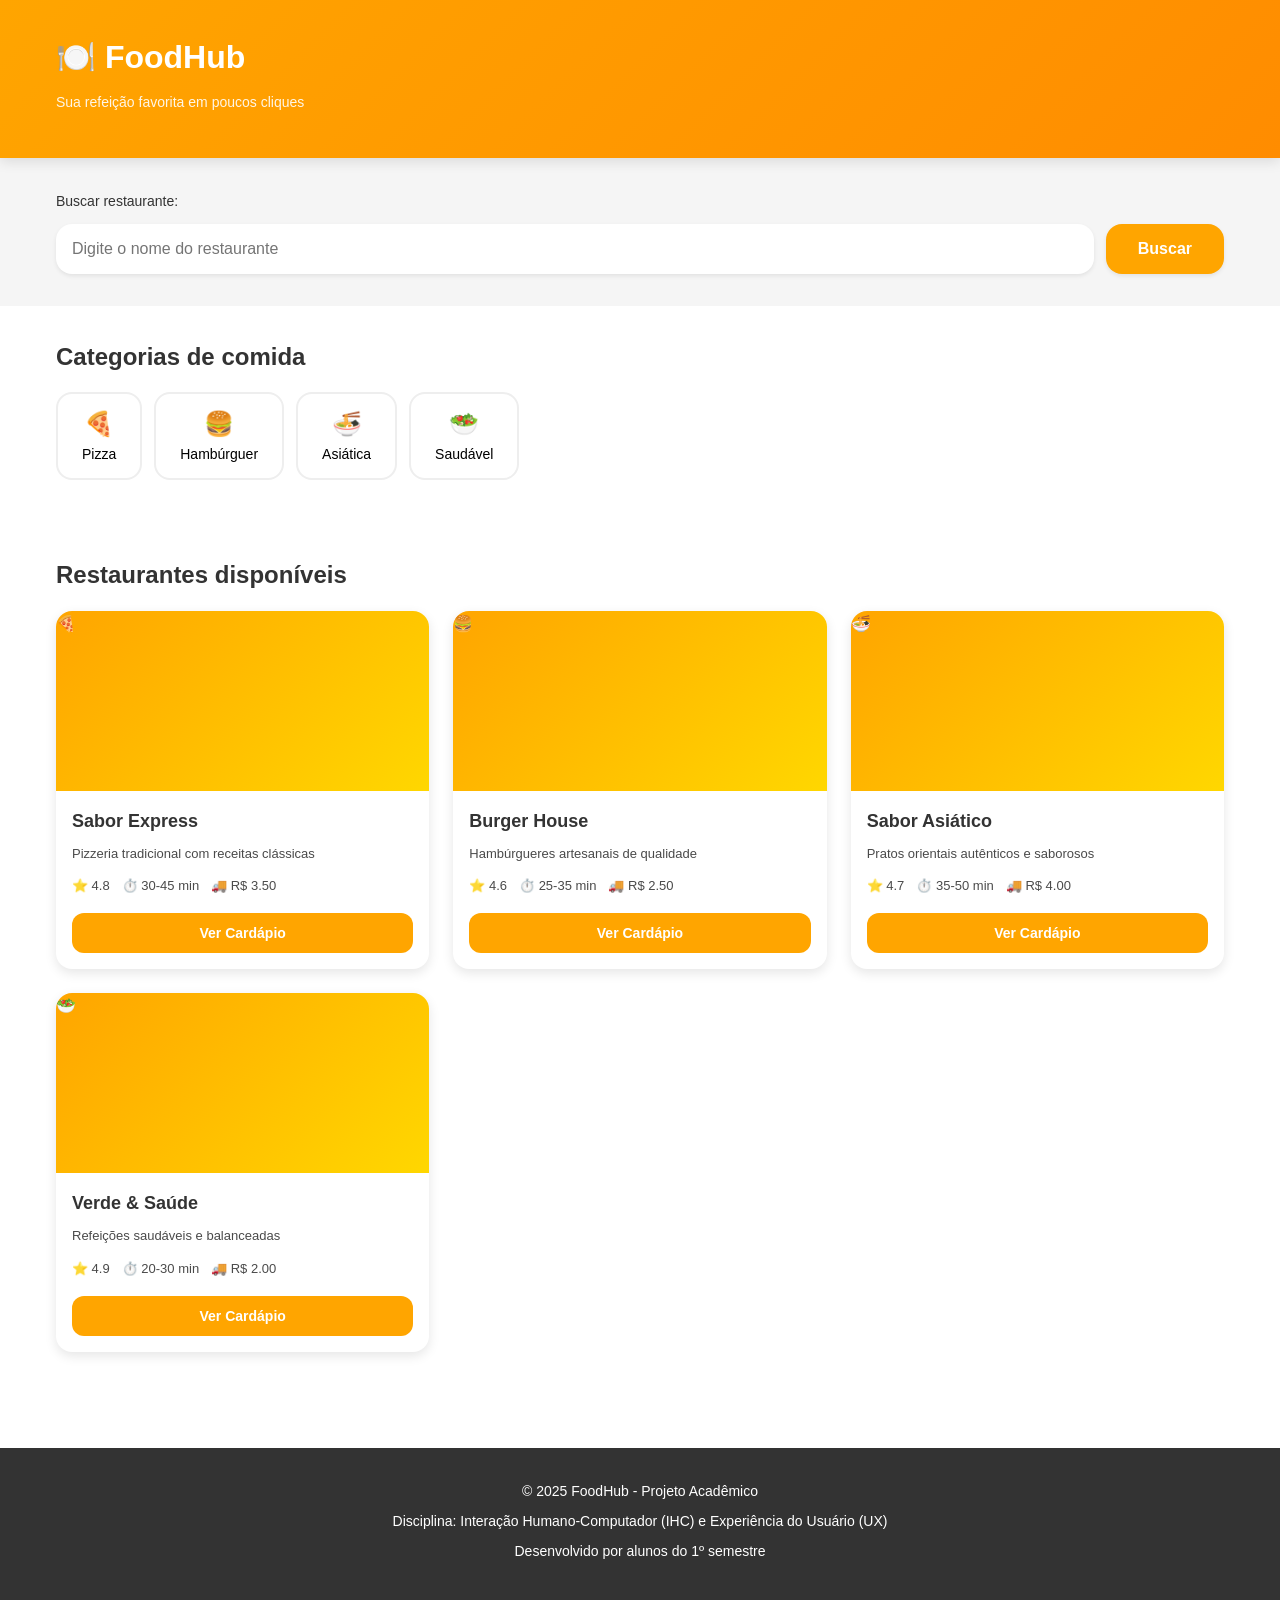
==== index.html @ d6cf46c2 "Initial commit: FoodHub application" ====
<!DOCTYPE html>
<html lang="pt-BR">
<head>
    <meta charset="UTF-8">
    <meta name="viewport" content="width=device-width, initial-scale=1.0">
    <meta name="description" content="FoodHub - Aplicativo de delivery de comida. Projeto acadêmico de Interação Humano-Computador.">
    <title>FoodHub - Delivery de Comida</title>
    <link rel="stylesheet" href="style.css">
</head>
<body>
    <!-- Skip to main content (acessibilidade) -->
    <a href="#main-content" class="skip-link">Pular para conteúdo principal</a>

    <!-- ==================== CABEÇALHO ==================== -->
    <header class="header" role="banner">
        <div class="container">
            <h1>🍽️ FoodHub</h1>
            <p class="tagline">Sua refeição favorita em poucos cliques</p>
        </div>
    </header>

    <!-- ==================== BUSCA ==================== -->
    <section class="search-section" aria-label="Buscar restaurantes">
        <div class="container">
            <label for="busca-restaurante" class="search-label">
                Buscar restaurante:
            </label>
            <div class="search-wrapper">
                <input
                    type="text"
                    id="busca-restaurante"
                    class="search-input"
                    placeholder="Digite o nome do restaurante"
                    aria-label="Campo de busca para restaurantes"
                    onkeypress="if(event.key === 'Enter') buscarRestaurante()"
                >
                <button
                    class="search-button"
                    onclick="buscarRestaurante()"
                    aria-label="Executar busca"
                >
                    Buscar
                </button>
            </div>
        </div>
    </section>

    <!-- ==================== CATEGORIAS ==================== -->
    <section class="categories-section" aria-label="Categorias de comida">
        <div class="container">
            <h2>Categorias de comida</h2>
            <div class="categories-grid" role="tablist" aria-label="Filtrar por categoria">
                <button
                    class="category-btn"
                    onclick="filtrarPorCategoria('pizza')"
                    role="tab"
                    aria-label="Filtrar restaurantes de pizza"
                >
                    <span class="category-emoji">🍕</span>
                    <span class="category-name">Pizza</span>
                </button>
                <button
                    class="category-btn"
                    onclick="filtrarPorCategoria('burger')"
                    role="tab"
                    aria-label="Filtrar restaurantes de hambúrguer"
                >
                    <span class="category-emoji">🍔</span>
                    <span class="category-name">Hambúrguer</span>
                </button>
                <button
                    class="category-btn"
                    onclick="filtrarPorCategoria('asiatica')"
                    role="tab"
                    aria-label="Filtrar restaurantes asiáticos"
                >
                    <span class="category-emoji">🍜</span>
                    <span class="category-name">Asiática</span>
                </button>
                <button
                    class="category-btn"
                    onclick="filtrarPorCategoria('saudavel')"
                    role="tab"
                    aria-label="Filtrar restaurantes saudáveis"
                >
                    <span class="category-emoji">🥗</span>
                    <span class="category-name">Saudável</span>
                </button>
            </div>
        </div>
    </section>

    <!-- ==================== RESTAURANTES ==================== -->
    <main id="main-content" class="main-content">
        <section class="restaurants-section">
            <div class="container">
                <h2>Restaurantes disponíveis</h2>
                <div
                    id="lista-restaurantes"
                    class="restaurants-grid"
                    role="region"
                    aria-label="Lista de restaurantes"
                >
                    <!-- Restaurantes serão carregados por JavaScript -->
                </div>
            </div>
        </section>
    </main>

    <!-- ==================== RODAPÉ ==================== -->
    <footer class="footer" role="contentinfo">
        <div class="container">
            <p>&copy; 2025 FoodHub - Projeto Acadêmico</p>
            <p>Disciplina: Interação Humano-Computador (IHC) e Experiência do Usuário (UX)</p>
            <p>Desenvolvido por alunos do 1º semestre</p>
        </div>
    </footer>

    <script src="script.js"></script>
</body>
</html>
---- style.css ----
/* ============================================
   PROJETO: FoodHub - Delivery de Comida
   DISCIPLINA: Interação Humano-Computador (IHC)
   CONCEITOS: Usabilidade, UX, Acessibilidade
   ============================================ */

/* ========== VARIÁVEIS DE CORES (Paleta 99Food) ========== */
:root {
    /* Cores Primárias */
    --color-primary: #FFA500;        /* Laranja */
    --color-primary-dark: #FF8C00;   /* Laranja escuro */
    --color-secondary: #FFD700;      /* Amarelo */

    /* Cores Neutras */
    --color-white: #FFFFFF;
    --color-light-gray: #F5F5F5;
    --color-medium-gray: #EEEEEE;
    --color-dark-gray: #333333;
    --color-text: #4A4A4A;

    /* Cores Funcionais */
    --color-success: #4CAF50;
    --color-error: #E53935;

    /* Espaçamentos */
    --spacing-xs: 4px;
    --spacing-sm: 8px;
    --spacing-md: 12px;
    --spacing-lg: 16px;
    --spacing-xl: 24px;
    --spacing-2xl: 32px;

    /* Border Radius */
    --radius-sm: 8px;
    --radius-md: 12px;
    --radius-lg: 16px;

    /* Sombras */
    --shadow-sm: 0 2px 4px rgba(0, 0, 0, 0.08);
    --shadow-md: 0 4px 12px rgba(0, 0, 0, 0.1);
    --shadow-lg: 0 8px 24px rgba(0, 0, 0, 0.12);
}

/* ========== RESET E ESTILOS GLOBAIS ========== */
* {
    margin: 0;
    padding: 0;
    box-sizing: border-box;
}

html {
    scroll-behavior: smooth;
}

body {
    font-family: 'Segoe UI', Tahoma, Geneva, Verdana, sans-serif;
    background-color: var(--color-white);
    color: var(--color-text);
    line-height: 1.6;
}

/* ========== TIPOGRAFIA ========== */
h1, h2, h3, h4, h5, h6 {
    font-weight: 600;
    color: var(--color-dark-gray);
}

h1 {
    font-size: 28px;
}

h2 {
    font-size: 24px;
    margin-bottom: var(--spacing-lg);
}

h3 {
    font-size: 20px;
    margin-bottom: var(--spacing-md);
}

p {
    margin-bottom: var(--spacing-md);
}

a {
    color: var(--color-primary);
    text-decoration: none;
    transition: color 0.3s ease;
}

a:hover {
    color: var(--color-primary-dark);
}

/* ========== CONTAINER ========== */
.container {
    width: 100%;
    max-width: 1200px;
    margin: 0 auto;
    padding: 0 var(--spacing-lg);
}

/* ========== HEADER ========== */
.header {
    background: linear-gradient(135deg, var(--color-primary) 0%, var(--color-primary-dark) 100%);
    color: var(--color-white);
    padding: var(--spacing-2xl) 0;
    box-shadow: var(--shadow-md);
    position: sticky;
    top: 0;
    z-index: 100;
}

.header h1 {
    color: var(--color-white);
    font-size: 32px;
    margin-bottom: var(--spacing-sm);
}

.header p {
    color: rgba(255, 255, 255, 0.9);
    font-size: 14px;
}

.header-top {
    display: flex;
    align-items: center;
    gap: var(--spacing-lg);
}

.back-button {
    background: rgba(255, 255, 255, 0.2);
    color: var(--color-white);
    padding: var(--spacing-md) var(--spacing-lg);
    border-radius: var(--radius-md);
    font-size: 14px;
    font-weight: 500;
    transition: background 0.3s ease;
}

.back-button:hover {
    background: rgba(255, 255, 255, 0.3);
    color: var(--color-white);
}

/* ========== SEARCH SECTION ========== */
.search-section {
    padding: var(--spacing-2xl) 0;
    background-color: var(--color-light-gray);
}

.search-label {
    display: block;
    font-weight: 500;
    margin-bottom: var(--spacing-md);
    color: var(--color-dark-gray);
    font-size: 14px;
}

.search-wrapper {
    display: flex;
    gap: var(--spacing-md);
}

.search-input {
    flex: 1;
    padding: var(--spacing-lg) var(--spacing-lg);
    border: none;
    border-radius: var(--radius-lg);
    background-color: var(--color-white);
    font-size: 16px;
    box-shadow: var(--shadow-sm);
    transition: box-shadow 0.3s ease;
}

.search-input:focus {
    outline: none;
    box-shadow: 0 0 0 3px rgba(255, 165, 0, 0.1);
}

.search-button {
    padding: var(--spacing-lg) var(--spacing-2xl);
    background: var(--color-primary);
    color: var(--color-white);
    border: none;
    border-radius: var(--radius-lg);
    font-weight: 600;
    font-size: 16px;
    cursor: pointer;
    transition: background 0.3s ease, transform 0.2s ease;
    box-shadow: var(--shadow-sm);
}

.search-button:hover {
    background: var(--color-primary-dark);
    transform: translateY(-2px);
    box-shadow: var(--shadow-md);
}

.search-button:active {
    transform: translateY(0);
}

/* ========== CATEGORIES SECTION ========== */
.categories-section {
    padding: var(--spacing-2xl) 0;
}

.categories-grid {
    display: flex;
    gap: var(--spacing-md);
    overflow-x: auto;
    padding-bottom: var(--spacing-md);
    scroll-behavior: smooth;
}

.categories-grid::-webkit-scrollbar {
    height: 4px;
}

.categories-grid::-webkit-scrollbar-track {
    background: var(--color-light-gray);
    border-radius: var(--radius-sm);
}

.categories-grid::-webkit-scrollbar-thumb {
    background: var(--color-primary);
    border-radius: var(--radius-sm);
}

.category-btn {
    display: flex;
    flex-direction: column;
    align-items: center;
    gap: var(--spacing-sm);
    padding: var(--spacing-lg) var(--spacing-xl);
    background: var(--color-white);
    border: 2px solid var(--color-medium-gray);
    border-radius: var(--radius-lg);
    cursor: pointer;
    transition: all 0.3s ease;
    white-space: nowrap;
    font-size: 14px;
    font-weight: 500;
}

.category-btn:hover {
    border-color: var(--color-primary);
    background: rgba(255, 165, 0, 0.05);
    transform: translateY(-2px);
}

.category-btn.active {
    background: var(--color-primary);
    color: var(--color-white);
    border-color: var(--color-primary);
}

.category-emoji {
    font-size: 24px;
}

/* ========== CARDS GRID ========== */
.restaurants-grid,
.products-grid {
    display: grid;
    grid-template-columns: repeat(auto-fill, minmax(280px, 1fr));
    gap: var(--spacing-xl);
    margin-bottom: var(--spacing-2xl);
}

@media (max-width: 768px) {
    .restaurants-grid,
    .products-grid {
        grid-template-columns: repeat(auto-fill, minmax(200px, 1fr));
        gap: var(--spacing-lg);
    }
}

/* ========== RESTAURANT CARD ========== */
.restaurant-card {
    background: var(--color-white);
    border-radius: var(--radius-lg);
    overflow: hidden;
    box-shadow: var(--shadow-md);
    transition: transform 0.3s ease, box-shadow 0.3s ease;
    cursor: pointer;
    display: flex;
    flex-direction: column;
}

.restaurant-card:hover {
    transform: translateY(-4px);
    box-shadow: var(--shadow-lg);
}

.restaurant-image {
    width: 100%;
    height: 180px;
    object-fit: cover;
    background: linear-gradient(135deg, var(--color-primary), var(--color-secondary));
}

.restaurant-content {
    padding: var(--spacing-lg);
    flex: 1;
    display: flex;
    flex-direction: column;
}

.restaurant-name {
    font-size: 18px;
    font-weight: 600;
    margin-bottom: var(--spacing-sm);
    color: var(--color-dark-gray);
}

.restaurant-category {
    font-size: 13px;
    color: var(--color-text);
    margin-bottom: var(--spacing-md);
}

.restaurant-stats {
    display: flex;
    gap: var(--spacing-md);
    margin-bottom: var(--spacing-lg);
    font-size: 13px;
    color: var(--color-text);
    flex-wrap: wrap;
}

.stat {
    display: flex;
    align-items: center;
    gap: 4px;
}

.restaurant-button {
    padding: var(--spacing-md) var(--spacing-lg);
    background: var(--color-primary);
    color: var(--color-white);
    border: none;
    border-radius: var(--radius-md);
    font-weight: 600;
    cursor: pointer;
    transition: background 0.3s ease;
    font-size: 14px;
    margin-top: auto;
}

.restaurant-button:hover {
    background: var(--color-primary-dark);
}

/* ========== PRODUCT CARD ========== */
.product-card {
    background: var(--color-white);
    border: 1px solid var(--color-medium-gray);
    border-radius: var(--radius-lg);
    padding: var(--spacing-lg);
    transition: box-shadow 0.3s ease, transform 0.3s ease;
    display: flex;
    flex-direction: column;
}

.product-card:hover {
    box-shadow: var(--shadow-md);
    transform: translateY(-2px);
}

.product-image {
    width: 100%;
    height: 160px;
    background: linear-gradient(135deg, var(--color-primary), var(--color-secondary));
    border-radius: var(--radius-md);
    margin-bottom: var(--spacing-md);
    object-fit: cover;
}

.product-name {
    font-size: 16px;
    font-weight: 600;
    margin-bottom: var(--spacing-sm);
    color: var(--color-dark-gray);
}

.product-description {
    font-size: 13px;
    color: var(--color-text);
    margin-bottom: var(--spacing-md);
    line-height: 1.4;
}

.product-price {
    font-size: 18px;
    font-weight: 700;
    color: var(--color-primary);
    margin-bottom: var(--spacing-lg);
}

.product-button {
    padding: var(--spacing-md) var(--spacing-lg);
    background: var(--color-primary);
    color: var(--color-white);
    border: none;
    border-radius: var(--radius-md);
    font-weight: 600;
    cursor: pointer;
    transition: background 0.3s ease, transform 0.2s ease;
    font-size: 14px;
}

.product-button:hover {
    background: var(--color-primary-dark);
    transform: translateY(-2px);
}

.product-button:active {
    transform: translateY(0);
}

/* ========== MENU LAYOUT ========== */
.menu-layout {
    display: grid;
    grid-template-columns: 1fr 350px;
    gap: var(--spacing-2xl);
    align-items: start;
}

@media (max-width: 1024px) {
    .menu-layout {
        grid-template-columns: 1fr;
    }
}

/* ========== PRODUCTS SECTION ========== */
.products-section {
    padding-bottom: var(--spacing-2xl);
}

/* ========== CART SIDEBAR ========== */
.cart-sidebar {
    position: sticky;
    top: 120px;
}

.cart-container {
    background: var(--color-light-gray);
    border-radius: var(--radius-lg);
    padding: var(--spacing-lg);
    box-shadow: var(--shadow-md);
}

.cart-container h3 {
    margin-bottom: var(--spacing-lg);
    color: var(--color-dark-gray);
}

.cart-items {
    margin-bottom: var(--spacing-lg);
    max-height: 300px;
    overflow-y: auto;
}

.empty-cart {
    text-align: center;
    color: var(--color-text);
    padding: var(--spacing-lg) 0;
    font-size: 14px;
}

.cart-item {
    background: var(--color-white);
    padding: var(--spacing-md);
    border-radius: var(--radius-md);
    margin-bottom: var(--spacing-md);
    display: flex;
    justify-content: space-between;
    align-items: center;
}

.cart-item-info {
    flex: 1;
}

.cart-item-name {
    font-weight: 500;
    font-size: 14px;
    color: var(--color-dark-gray);
}

.cart-item-price {
    font-size: 13px;
    color: var(--color-primary);
    font-weight: 600;
}

.cart-item-qty {
    display: flex;
    align-items: center;
    gap: var(--spacing-sm);
    margin-top: var(--spacing-sm);
}

.qty-btn {
    background: var(--color-medium-gray);
    border: none;
    border-radius: 4px;
    width: 24px;
    height: 24px;
    cursor: pointer;
    font-weight: 600;
    transition: background 0.2s ease;
}

.qty-btn:hover {
    background: var(--color-primary);
    color: var(--color-white);
}

.qty-display {
    width: 24px;
    text-align: center;
    font-weight: 600;
    font-size: 14px;
}

.remove-btn {
    background: rgba(229, 57, 53, 0.1);
    color: var(--color-error);
    border: none;
    padding: 4px 8px;
    border-radius: 4px;
    font-size: 12px;
    cursor: pointer;
    transition: background 0.2s ease;
}

.remove-btn:hover {
    background: rgba(229, 57, 53, 0.2);
}

/* ========== CART SUMMARY ========== */
.cart-summary {
    border-top: 1px solid var(--color-medium-gray);
    padding-top: var(--spacing-lg);
    margin-bottom: var(--spacing-lg);
}

.summary-row {
    display: flex;
    justify-content: space-between;
    font-size: 14px;
    margin-bottom: var(--spacing-md);
    color: var(--color-text);
}

.summary-row.total {
    font-weight: 700;
    font-size: 16px;
    color: var(--color-dark-gray);
    border-top: 1px solid var(--color-medium-gray);
    padding-top: var(--spacing-md);
}

/* ========== BUTTONS ========== */
.checkout-button,
.confirm-button {
    width: 100%;
    padding: var(--spacing-lg);
    background: var(--color-primary);
    color: var(--color-white);
    border: none;
    border-radius: var(--radius-md);
    font-weight: 600;
    font-size: 16px;
    cursor: pointer;
    transition: background 0.3s ease, transform 0.2s ease;
    margin-bottom: var(--spacing-md);
}

.checkout-button:hover,
.confirm-button:hover {
    background: var(--color-primary-dark);
    transform: translateY(-2px);
}

.checkout-button:disabled {
    background: var(--color-medium-gray);
    cursor: not-allowed;
    transform: none;
}

.clear-cart-button {
    width: 100%;
    padding: var(--spacing-md);
    background: transparent;
    color: var(--color-error);
    border: 1px solid var(--color-error);
    border-radius: var(--radius-md);
    font-weight: 500;
    font-size: 14px;
    cursor: pointer;
    transition: all 0.3s ease;
}

.clear-cart-button:hover {
    background: rgba(229, 57, 53, 0.1);
}

/* ========== RESTAURANT INFO ========== */
.restaurant-info {
    background: var(--color-light-gray);
    padding: var(--spacing-2xl) 0;
    border-bottom: 1px solid var(--color-medium-gray);
}

#restaurant-name {
    color: var(--color-dark-gray);
}

#restaurant-description {
    color: var(--color-text);
    font-size: 14px;
    margin-bottom: var(--spacing-md);
}

.restaurant-details {
    display: flex;
    gap: var(--spacing-xl);
    font-size: 14px;
    color: var(--color-text);
    flex-wrap: wrap;
}

.restaurant-details span {
    display: flex;
    align-items: center;
    gap: 4px;
}

/* ========== PAYMENT LAYOUT ========== */
.payment-layout {
    display: grid;
    grid-template-columns: 1fr 320px;
    gap: var(--spacing-2xl);
    padding: var(--spacing-2xl) 0;
}

@media (max-width: 768px) {
    .payment-layout {
        grid-template-columns: 1fr;
    }
}

/* ========== PAYMENT SECTION ========== */
.payment-section {
    background: var(--color-white);
}

.order-summary {
    background: var(--color-light-gray);
    padding: var(--spacing-lg);
    border-radius: var(--radius-lg);
    margin-bottom: var(--spacing-2xl);
}

.summary-header {
    margin-bottom: var(--spacing-lg);
    padding-bottom: var(--spacing-lg);
    border-bottom: 1px solid var(--color-medium-gray);
}

.summary-header h3 {
    margin-bottom: var(--spacing-sm);
}

.summary-header p {
    font-size: 14px;
    color: var(--color-text);
}

.order-items {
    margin-bottom: var(--spacing-lg);
}

.order-items h4 {
    margin-bottom: var(--spacing-md);
}

.order-items ul {
    list-style: none;
}

.order-items li {
    display: flex;
    justify-content: space-between;
    padding: var(--spacing-md) 0;
    border-bottom: 1px solid var(--color-medium-gray);
    font-size: 14px;
}

.order-items li:last-child {
    border-bottom: none;
}

.order-totals {
    padding-top: var(--spacing-lg);
    border-top: 1px solid var(--color-medium-gray);
}

.total-row {
    display: flex;
    justify-content: space-between;
    margin-bottom: var(--spacing-md);
    font-size: 14px;
}

.total-row.total {
    font-weight: 700;
    font-size: 16px;
    color: var(--color-primary);
    padding-top: var(--spacing-md);
    border-top: 1px solid var(--color-medium-gray);
}

/* ========== PAYMENT METHOD ========== */
.payment-method {
    margin-bottom: var(--spacing-2xl);
}

.payment-method h3 {
    margin-bottom: var(--spacing-lg);
}

.pix-container {
    background: var(--color-light-gray);
    padding: var(--spacing-xl);
    border-radius: var(--radius-lg);
    text-align: center;
}

.pix-title {
    font-weight: 600;
    font-size: 16px;
    margin-bottom: var(--spacing-md);
}

.pix-instruction {
    font-size: 14px;
    color: var(--color-text);
    margin-bottom: var(--spacing-lg);
}

.qr-code-container {
    background: var(--color-white);
    padding: var(--spacing-lg);
    border-radius: var(--radius-md);
    margin-bottom: var(--spacing-lg);
}

.qr-code {
    max-width: 200px;
    height: auto;
    margin: 0 auto;
}

.pix-info {
    background: var(--color-white);
    padding: var(--spacing-lg);
    border-radius: var(--radius-md);
    text-align: left;
}

.pix-info p {
    font-size: 13px;
    margin-bottom: var(--spacing-md);
}

.pix-info strong {
    color: var(--color-dark-gray);
    font-weight: 600;
}

/* ========== SECURITY INFO ========== */
.security-info {
    position: sticky;
    top: 120px;
}

.info-box {
    background: var(--color-light-gray);
    padding: var(--spacing-lg);
    border-radius: var(--radius-lg);
    margin-bottom: var(--spacing-lg);
}

.info-box h4 {
    margin-bottom: var(--spacing-md);
}

.info-box ul {
    list-style: none;
}

.info-box li {
    font-size: 13px;
    padding: 4px 0;
    color: var(--color-text);
}

.info-box li:before {
    content: "✓ ";
    color: var(--color-success);
    font-weight: bold;
    margin-right: 6px;
}

.info-box p {
    font-size: 13px;
    color: var(--color-text);
}

/* ========== MODAL ========== */
.modal {
    position: fixed;
    top: 0;
    left: 0;
    width: 100%;
    height: 100%;
    background: rgba(0, 0, 0, 0.5);
    display: flex;
    align-items: center;
    justify-content: center;
    z-index: 1000;
    animation: fadeIn 0.3s ease;
}

@keyframes fadeIn {
    from {
        opacity: 0;
    }
    to {
        opacity: 1;
    }
}

.modal-content {
    background: var(--color-white);
    padding: var(--spacing-2xl);
    border-radius: var(--radius-lg);
    text-align: center;
    max-width: 400px;
    box-shadow: var(--shadow-lg);
    animation: slideUp 0.3s ease;
}

@keyframes slideUp {
    from {
        transform: translateY(20px);
        opacity: 0;
    }
    to {
        transform: translateY(0);
        opacity: 1;
    }
}

.modal-content h2 {
    font-size: 24px;
    margin-bottom: var(--spacing-md);
}

.modal-content p {
    font-size: 16px;
    margin-bottom: var(--spacing-lg);
}

.confirmation-order-id {
    background: var(--color-light-gray);
    padding: var(--spacing-md);
    border-radius: var(--radius-md);
    margin-bottom: var(--spacing-lg);
}

.confirmation-actions {
    display: flex;
    gap: var(--spacing-md);
}

.primary-button {
    flex: 1;
    padding: var(--spacing-lg);
    background: var(--color-primary);
    color: var(--color-white);
    border: none;
    border-radius: var(--radius-md);
    font-weight: 600;
    cursor: pointer;
    transition: background 0.3s ease;
    font-size: 16px;
}

.primary-button:hover {
    background: var(--color-primary-dark);
}

/* ========== FOOTER ========== */
.footer {
    background: var(--color-dark-gray);
    color: var(--color-white);
    padding: var(--spacing-2xl) 0;
    text-align: center;
    margin-top: var(--spacing-2xl);
}

.footer p {
    font-size: 14px;
    margin-bottom: var(--spacing-sm);
}

/* ========== MAIN CONTENT ========== */
.main-content {
    padding: var(--spacing-2xl) 0;
    min-height: 60vh;
}

/* ========== RESPONSIVO ========== */
@media (max-width: 768px) {
    .container {
        padding: 0 var(--spacing-lg);
    }

    .header h1 {
        font-size: 24px;
    }

    .search-wrapper {
        flex-direction: column;
    }

    .categories-grid {
        gap: var(--spacing-sm);
    }

    .category-btn {
        padding: var(--spacing-md) var(--spacing-lg);
        font-size: 12px;
    }

    .category-emoji {
        font-size: 20px;
    }

    .menu-layout {
        grid-template-columns: 1fr;
    }

    .cart-sidebar {
        position: static;
    }

    .cart-container {
        display: flex;
        flex-direction: column;
    }

    .checkout-button {
        order: -1;
    }

    .security-info {
        position: static;
        display: grid;
        grid-template-columns: 1fr 1fr;
        gap: var(--spacing-lg);
    }

    .header-top {
        flex-direction: column;
        gap: var(--spacing-md);
    }

    .back-button {
        width: 100%;
        text-align: center;
    }
}

@media (max-width: 480px) {
    .restaurants-grid,
    .products-grid {
        grid-template-columns: 1fr;
    }

    .cart-container {
        display: block;
    }

    .security-info {
        grid-template-columns: 1fr;
    }

    .payment-layout {
        grid-template-columns: 1fr;
    }

    .search-button {
        width: 100%;
    }

    .modal-content {
        margin: var(--spacing-lg);
    }
}

/* ========== ACESSIBILIDADE ========== */
button:focus,
input:focus,
a:focus {
    outline: 2px solid var(--color-primary);
    outline-offset: 2px;
}

/* Contraste adequado */
body {
    background-color: var(--color-white);
    color: var(--color-dark-gray);
}

/* Skip to main content link (acessibilidade) */
.skip-link {
    position: absolute;
    top: -40px;
    left: 0;
    background: var(--color-primary);
    color: white;
    padding: 8px;
    z-index: 100;
}

.skip-link:focus {
    top: 0;
}
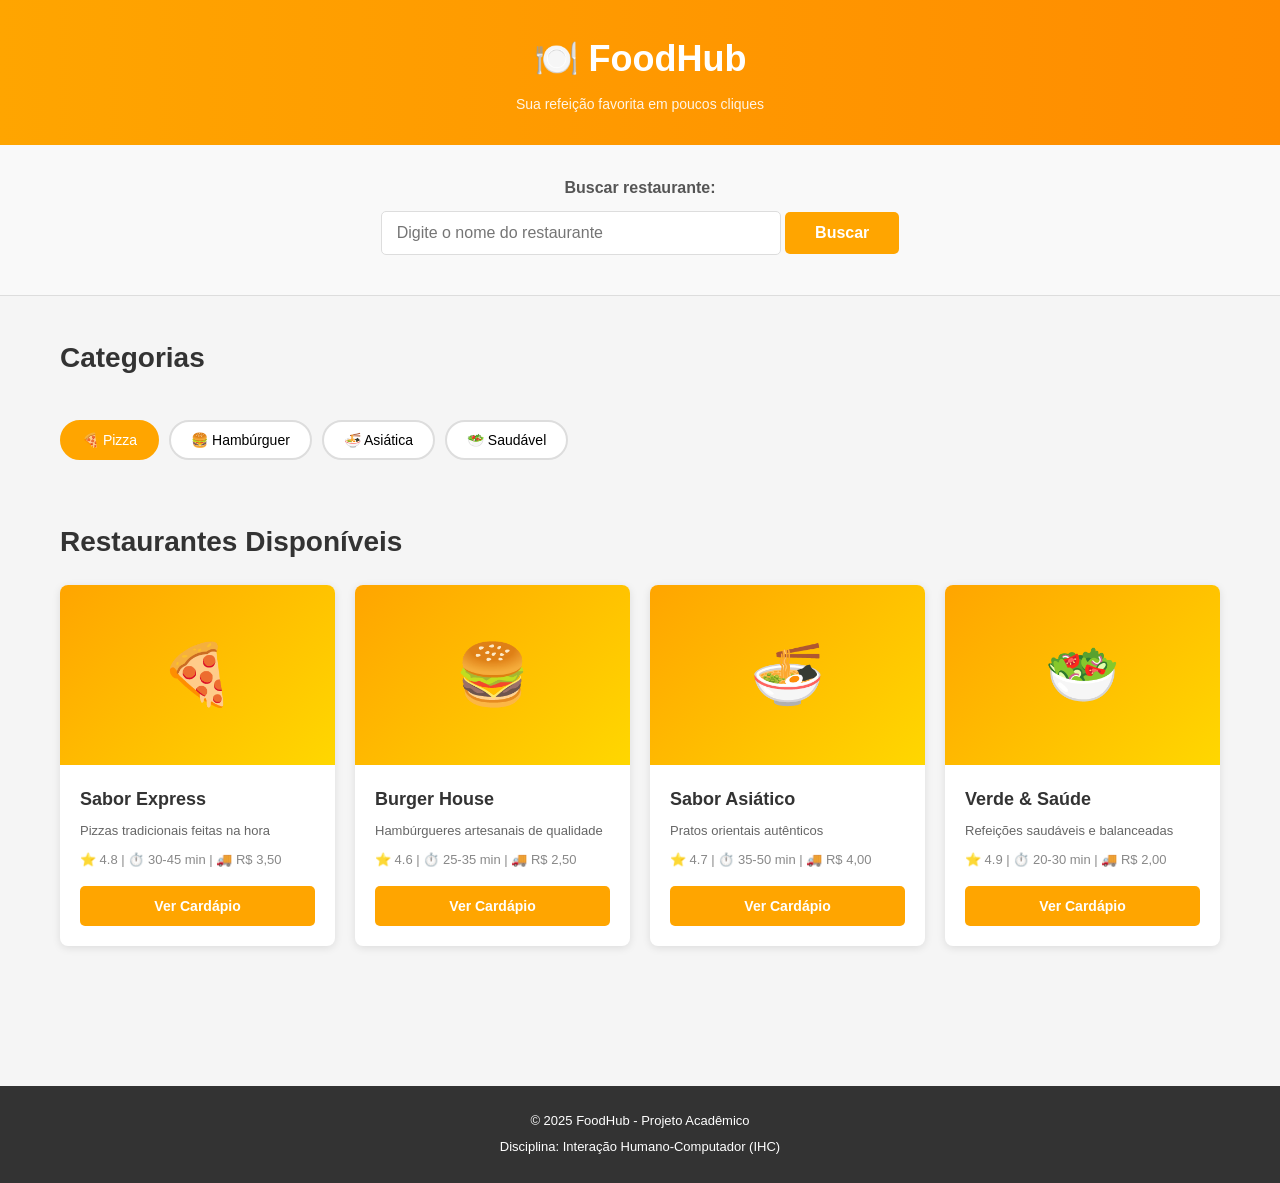
==== commit 32e57df4: "Update: Simplify project for beginners" ====
--- a/index.html
+++ b/index.html
@@ -3,117 +3,102 @@
 <head>
     <meta charset="UTF-8">
     <meta name="viewport" content="width=device-width, initial-scale=1.0">
-    <meta name="description" content="FoodHub - Aplicativo de delivery de comida. Projeto acadêmico de Interação Humano-Computador.">
     <title>FoodHub - Delivery de Comida</title>
     <link rel="stylesheet" href="style.css">
 </head>
 <body>
-    <!-- Skip to main content (acessibilidade) -->
-    <a href="#main-content" class="skip-link">Pular para conteúdo principal</a>
 
-    <!-- ==================== CABEÇALHO ==================== -->
-    <header class="header" role="banner">
+    <!-- CABEÇALHO -->
+    <header>
         <div class="container">
             <h1>🍽️ FoodHub</h1>
-            <p class="tagline">Sua refeição favorita em poucos cliques</p>
+            <p>Sua refeição favorita em poucos cliques</p>
         </div>
     </header>
 
-    <!-- ==================== BUSCA ==================== -->
-    <section class="search-section" aria-label="Buscar restaurantes">
+    <!-- BUSCA -->
+    <div class="search-area">
         <div class="container">
-            <label for="busca-restaurante" class="search-label">
-                Buscar restaurante:
-            </label>
-            <div class="search-wrapper">
-                <input
-                    type="text"
-                    id="busca-restaurante"
-                    class="search-input"
-                    placeholder="Digite o nome do restaurante"
-                    aria-label="Campo de busca para restaurantes"
-                    onkeypress="if(event.key === 'Enter') buscarRestaurante()"
-                >
-                <button
-                    class="search-button"
-                    onclick="buscarRestaurante()"
-                    aria-label="Executar busca"
-                >
-                    Buscar
-                </button>
-            </div>
+            <label for="busca">Buscar restaurante:</label>
+            <input type="text" id="busca" placeholder="Digite o nome do restaurante">
+            <button onclick="alert('Busca: ' + document.getElementById('busca').value)">Buscar</button>
         </div>
-    </section>
+    </div>
 
-    <!-- ==================== CATEGORIAS ==================== -->
-    <section class="categories-section" aria-label="Categorias de comida">
+    <!-- CONTEÚDO PRINCIPAL -->
+    <main>
         <div class="container">
-            <h2>Categorias de comida</h2>
-            <div class="categories-grid" role="tablist" aria-label="Filtrar por categoria">
-                <button
-                    class="category-btn"
-                    onclick="filtrarPorCategoria('pizza')"
-                    role="tab"
-                    aria-label="Filtrar restaurantes de pizza"
-                >
-                    <span class="category-emoji">🍕</span>
-                    <span class="category-name">Pizza</span>
-                </button>
-                <button
-                    class="category-btn"
-                    onclick="filtrarPorCategoria('burger')"
-                    role="tab"
-                    aria-label="Filtrar restaurantes de hambúrguer"
-                >
-                    <span class="category-emoji">🍔</span>
-                    <span class="category-name">Hambúrguer</span>
-                </button>
-                <button
-                    class="category-btn"
-                    onclick="filtrarPorCategoria('asiatica')"
-                    role="tab"
-                    aria-label="Filtrar restaurantes asiáticos"
-                >
-                    <span class="category-emoji">🍜</span>
-                    <span class="category-name">Asiática</span>
-                </button>
-                <button
-                    class="category-btn"
-                    onclick="filtrarPorCategoria('saudavel')"
-                    role="tab"
-                    aria-label="Filtrar restaurantes saudáveis"
-                >
-                    <span class="category-emoji">🥗</span>
-                    <span class="category-name">Saudável</span>
-                </button>
-            </div>
+
+            <!-- CATEGORIAS -->
+            <section>
+                <h2>Categorias</h2>
+                <div class="categories">
+                    <button class="category-btn active">🍕 Pizza</button>
+                    <button class="category-btn">🍔 Hambúrguer</button>
+                    <button class="category-btn">🍜 Asiática</button>
+                    <button class="category-btn">🥗 Saudável</button>
+                </div>
+            </section>
+
+            <!-- RESTAURANTES -->
+            <section>
+                <h2>Restaurantes Disponíveis</h2>
+                <div class="grid">
+
+                    <!-- RESTAURANTE 1 -->
+                    <div class="card">
+                        <div class="card-image">🍕</div>
+                        <div class="card-content">
+                            <h3 class="card-title">Sabor Express</h3>
+                            <p class="card-description">Pizzas tradicionais feitas na hora</p>
+                            <p class="card-info">⭐ 4.8 | ⏱️ 30-45 min | 🚚 R$ 3,50</p>
+                            <button class="card-button" onclick="irParaCardapio()">Ver Cardápio</button>
+                        </div>
+                    </div>
+
+                    <!-- RESTAURANTE 2 -->
+                    <div class="card">
+                        <div class="card-image">🍔</div>
+                        <div class="card-content">
+                            <h3 class="card-title">Burger House</h3>
+                            <p class="card-description">Hambúrgueres artesanais de qualidade</p>
+                            <p class="card-info">⭐ 4.6 | ⏱️ 25-35 min | 🚚 R$ 2,50</p>
+                            <button class="card-button" onclick="irParaCardapio()">Ver Cardápio</button>
+                        </div>
+                    </div>
+
+                    <!-- RESTAURANTE 3 -->
+                    <div class="card">
+                        <div class="card-image">🍜</div>
+                        <div class="card-content">
+                            <h3 class="card-title">Sabor Asiático</h3>
+                            <p class="card-description">Pratos orientais autênticos</p>
+                            <p class="card-info">⭐ 4.7 | ⏱️ 35-50 min | 🚚 R$ 4,00</p>
+                            <button class="card-button" onclick="irParaCardapio()">Ver Cardápio</button>
+                        </div>
+                    </div>
+
+                    <!-- RESTAURANTE 4 -->
+                    <div class="card">
+                        <div class="card-image">🥗</div>
+                        <div class="card-content">
+                            <h3 class="card-title">Verde & Saúde</h3>
+                            <p class="card-description">Refeições saudáveis e balanceadas</p>
+                            <p class="card-info">⭐ 4.9 | ⏱️ 20-30 min | 🚚 R$ 2,00</p>
+                            <button class="card-button" onclick="irParaCardapio()">Ver Cardápio</button>
+                        </div>
+                    </div>
+
+                </div>
+            </section>
+
         </div>
-    </section>
-
-    <!-- ==================== RESTAURANTES ==================== -->
-    <main id="main-content" class="main-content">
-        <section class="restaurants-section">
-            <div class="container">
-                <h2>Restaurantes disponíveis</h2>
-                <div
-                    id="lista-restaurantes"
-                    class="restaurants-grid"
-                    role="region"
-                    aria-label="Lista de restaurantes"
-                >
-                    <!-- Restaurantes serão carregados por JavaScript -->
-                </div>
-            </div>
-        </section>
     </main>
 
-    <!-- ==================== RODAPÉ ==================== -->
-    <footer class="footer" role="contentinfo">
-        <div class="container">
-            <p>&copy; 2025 FoodHub - Projeto Acadêmico</p>
-            <p>Disciplina: Interação Humano-Computador (IHC) e Experiência do Usuário (UX)</p>
-            <p>Desenvolvido por alunos do 1º semestre</p>
-        </div>
+    <!-- RODAPÉ -->
+    <footer>
+        <p>&copy; 2025 FoodHub - Projeto Acadêmico</p>
+        <p>Disciplina: Interação Humano-Computador (IHC)</p>
     </footer>
 
     <script src="script.js"></script>
--- a/style.css
+++ b/style.css
@@ -1,1046 +1,464 @@
-/* ============================================
-   PROJETO: FoodHub - Delivery de Comida
-   DISCIPLINA: Interação Humano-Computador (IHC)
-   CONCEITOS: Usabilidade, UX, Acessibilidade
-   ============================================ */
-
-/* ========== VARIÁVEIS DE CORES (Paleta 99Food) ========== */
-:root {
-    /* Cores Primárias */
-    --color-primary: #FFA500;        /* Laranja */
-    --color-primary-dark: #FF8C00;   /* Laranja escuro */
-    --color-secondary: #FFD700;      /* Amarelo */
-
-    /* Cores Neutras */
-    --color-white: #FFFFFF;
-    --color-light-gray: #F5F5F5;
-    --color-medium-gray: #EEEEEE;
-    --color-dark-gray: #333333;
-    --color-text: #4A4A4A;
-
-    /* Cores Funcionais */
-    --color-success: #4CAF50;
-    --color-error: #E53935;
-
-    /* Espaçamentos */
-    --spacing-xs: 4px;
-    --spacing-sm: 8px;
-    --spacing-md: 12px;
-    --spacing-lg: 16px;
-    --spacing-xl: 24px;
-    --spacing-2xl: 32px;
-
-    /* Border Radius */
-    --radius-sm: 8px;
-    --radius-md: 12px;
-    --radius-lg: 16px;
-
-    /* Sombras */
-    --shadow-sm: 0 2px 4px rgba(0, 0, 0, 0.08);
-    --shadow-md: 0 4px 12px rgba(0, 0, 0, 0.1);
-    --shadow-lg: 0 8px 24px rgba(0, 0, 0, 0.12);
-}
-
-/* ========== RESET E ESTILOS GLOBAIS ========== */
+/* ================================================
+   FOODHUB - Projeto de IHC/UX para Iniciantes
+   Arquivo: style.css
+   Descrição: Estilos simples e didáticos
+   ================================================ */
+
+/* ========== RESET E CONFIGURAÇÕES BÁSICAS ========== */
 * {
     margin: 0;
     padding: 0;
     box-sizing: border-box;
 }
 
-html {
-    scroll-behavior: smooth;
-}
-
 body {
-    font-family: 'Segoe UI', Tahoma, Geneva, Verdana, sans-serif;
-    background-color: var(--color-white);
-    color: var(--color-text);
+    font-family: Arial, sans-serif;
+    background-color: #f5f5f5;
+    color: #333;
     line-height: 1.6;
 }
 
-/* ========== TIPOGRAFIA ========== */
-h1, h2, h3, h4, h5, h6 {
-    font-weight: 600;
-    color: var(--color-dark-gray);
-}
-
-h1 {
-    font-size: 28px;
-}
-
-h2 {
-    font-size: 24px;
-    margin-bottom: var(--spacing-lg);
-}
-
-h3 {
-    font-size: 20px;
-    margin-bottom: var(--spacing-md);
-}
-
-p {
-    margin-bottom: var(--spacing-md);
-}
-
-a {
-    color: var(--color-primary);
-    text-decoration: none;
-    transition: color 0.3s ease;
-}
-
-a:hover {
-    color: var(--color-primary-dark);
-}
-
-/* ========== CONTAINER ========== */
+/* ========== CONTAINER CENTRAL ========== */
 .container {
-    width: 100%;
     max-width: 1200px;
     margin: 0 auto;
-    padding: 0 var(--spacing-lg);
-}
-
-/* ========== HEADER ========== */
-.header {
-    background: linear-gradient(135deg, var(--color-primary) 0%, var(--color-primary-dark) 100%);
-    color: var(--color-white);
-    padding: var(--spacing-2xl) 0;
-    box-shadow: var(--shadow-md);
-    position: sticky;
-    top: 0;
-    z-index: 100;
-}
-
-.header h1 {
-    color: var(--color-white);
-    font-size: 32px;
-    margin-bottom: var(--spacing-sm);
-}
-
-.header p {
-    color: rgba(255, 255, 255, 0.9);
+    padding: 0 20px;
+}
+
+/* ========== CABEÇALHO ========== */
+header {
+    background: linear-gradient(to right, #FFA500, #FF8C00);
+    color: white;
+    padding: 30px 0;
+    text-align: center;
+    box-shadow: 0 2px 5px rgba(0, 0, 0, 0.1);
+}
+
+header h1 {
+    font-size: 36px;
+    margin-bottom: 5px;
+}
+
+header p {
     font-size: 14px;
-}
-
-.header-top {
-    display: flex;
-    align-items: center;
-    gap: var(--spacing-lg);
-}
-
-.back-button {
-    background: rgba(255, 255, 255, 0.2);
-    color: var(--color-white);
-    padding: var(--spacing-md) var(--spacing-lg);
-    border-radius: var(--radius-md);
-    font-size: 14px;
-    font-weight: 500;
-    transition: background 0.3s ease;
-}
-
-.back-button:hover {
-    background: rgba(255, 255, 255, 0.3);
-    color: var(--color-white);
-}
-
-/* ========== SEARCH SECTION ========== */
-.search-section {
-    padding: var(--spacing-2xl) 0;
-    background-color: var(--color-light-gray);
-}
-
-.search-label {
+    opacity: 0.9;
+}
+
+/* ========== NAVEGAÇÃO ========== */
+.back-link {
+    display: inline-block;
+    margin: 20px 0;
+    padding: 10px 20px;
+    background-color: #FFA500;
+    color: white;
+    text-decoration: none;
+    border-radius: 5px;
+    transition: background-color 0.3s;
+}
+
+.back-link:hover {
+    background-color: #FF8C00;
+}
+
+/* ========== SEÇÕES PRINCIPAIS ========== */
+main {
+    padding: 40px 0;
+    min-height: 70vh;
+}
+
+section {
+    margin-bottom: 40px;
+}
+
+section h2 {
+    font-size: 28px;
+    margin-bottom: 20px;
+    color: #333;
+}
+
+/* ========== BUSCA ========== */
+.search-area {
+    background-color: #f9f9f9;
+    padding: 30px 0;
+    text-align: center;
+    border-bottom: 1px solid #ddd;
+}
+
+.search-area label {
     display: block;
-    font-weight: 500;
-    margin-bottom: var(--spacing-md);
-    color: var(--color-dark-gray);
-    font-size: 14px;
-}
-
-.search-wrapper {
-    display: flex;
-    gap: var(--spacing-md);
-}
-
-.search-input {
-    flex: 1;
-    padding: var(--spacing-lg) var(--spacing-lg);
+    margin-bottom: 10px;
+    font-weight: bold;
+    color: #555;
+}
+
+.search-area input {
+    width: 100%;
+    max-width: 400px;
+    padding: 12px 15px;
+    font-size: 16px;
+    border: 1px solid #ddd;
+    border-radius: 5px;
+    margin-bottom: 10px;
+}
+
+.search-area button {
+    padding: 12px 30px;
+    background-color: #FFA500;
+    color: white;
     border: none;
-    border-radius: var(--radius-lg);
-    background-color: var(--color-white);
+    border-radius: 5px;
     font-size: 16px;
-    box-shadow: var(--shadow-sm);
-    transition: box-shadow 0.3s ease;
-}
-
-.search-input:focus {
-    outline: none;
-    box-shadow: 0 0 0 3px rgba(255, 165, 0, 0.1);
-}
-
-.search-button {
-    padding: var(--spacing-lg) var(--spacing-2xl);
-    background: var(--color-primary);
-    color: var(--color-white);
-    border: none;
-    border-radius: var(--radius-lg);
-    font-weight: 600;
-    font-size: 16px;
+    font-weight: bold;
     cursor: pointer;
-    transition: background 0.3s ease, transform 0.2s ease;
-    box-shadow: var(--shadow-sm);
-}
-
-.search-button:hover {
-    background: var(--color-primary-dark);
-    transform: translateY(-2px);
-    box-shadow: var(--shadow-md);
-}
-
-.search-button:active {
-    transform: translateY(0);
-}
-
-/* ========== CATEGORIES SECTION ========== */
-.categories-section {
-    padding: var(--spacing-2xl) 0;
-}
-
-.categories-grid {
-    display: flex;
-    gap: var(--spacing-md);
+    transition: background-color 0.3s;
+}
+
+.search-area button:hover {
+    background-color: #FF8C00;
+}
+
+/* ========== CATEGORIAS ========== */
+.categories {
+    display: flex;
+    gap: 10px;
     overflow-x: auto;
-    padding-bottom: var(--spacing-md);
-    scroll-behavior: smooth;
-}
-
-.categories-grid::-webkit-scrollbar {
-    height: 4px;
-}
-
-.categories-grid::-webkit-scrollbar-track {
-    background: var(--color-light-gray);
-    border-radius: var(--radius-sm);
-}
-
-.categories-grid::-webkit-scrollbar-thumb {
-    background: var(--color-primary);
-    border-radius: var(--radius-sm);
+    padding: 20px 0;
+    margin-bottom: 30px;
 }
 
 .category-btn {
-    display: flex;
-    flex-direction: column;
-    align-items: center;
-    gap: var(--spacing-sm);
-    padding: var(--spacing-lg) var(--spacing-xl);
-    background: var(--color-white);
-    border: 2px solid var(--color-medium-gray);
-    border-radius: var(--radius-lg);
+    padding: 10px 20px;
+    background-color: white;
+    border: 2px solid #ddd;
+    border-radius: 20px;
     cursor: pointer;
-    transition: all 0.3s ease;
     white-space: nowrap;
     font-size: 14px;
-    font-weight: 500;
+    transition: all 0.3s;
 }
 
 .category-btn:hover {
-    border-color: var(--color-primary);
-    background: rgba(255, 165, 0, 0.05);
-    transform: translateY(-2px);
+    border-color: #FFA500;
+    color: #FFA500;
 }
 
 .category-btn.active {
-    background: var(--color-primary);
-    color: var(--color-white);
-    border-color: var(--color-primary);
-}
-
-.category-emoji {
-    font-size: 24px;
-}
-
-/* ========== CARDS GRID ========== */
-.restaurants-grid,
-.products-grid {
+    background-color: #FFA500;
+    color: white;
+    border-color: #FFA500;
+}
+
+/* ========== GRADE DE ITENS (Grid Simples) ========== */
+.grid {
     display: grid;
-    grid-template-columns: repeat(auto-fill, minmax(280px, 1fr));
-    gap: var(--spacing-xl);
-    margin-bottom: var(--spacing-2xl);
-}
-
-@media (max-width: 768px) {
-    .restaurants-grid,
-    .products-grid {
-        grid-template-columns: repeat(auto-fill, minmax(200px, 1fr));
-        gap: var(--spacing-lg);
-    }
-}
-
-/* ========== RESTAURANT CARD ========== */
-.restaurant-card {
-    background: var(--color-white);
-    border-radius: var(--radius-lg);
+    grid-template-columns: repeat(auto-fit, minmax(250px, 1fr));
+    gap: 20px;
+    margin-bottom: 30px;
+}
+
+/* ========== CARDS ========== */
+.card {
+    background-color: white;
+    border-radius: 8px;
     overflow: hidden;
-    box-shadow: var(--shadow-md);
-    transition: transform 0.3s ease, box-shadow 0.3s ease;
+    box-shadow: 0 2px 8px rgba(0, 0, 0, 0.1);
+    transition: transform 0.3s, box-shadow 0.3s;
     cursor: pointer;
-    display: flex;
-    flex-direction: column;
-}
-
-.restaurant-card:hover {
-    transform: translateY(-4px);
-    box-shadow: var(--shadow-lg);
-}
-
-.restaurant-image {
+}
+
+.card:hover {
+    transform: translateY(-5px);
+    box-shadow: 0 4px 12px rgba(0, 0, 0, 0.15);
+}
+
+.card-image {
     width: 100%;
     height: 180px;
-    object-fit: cover;
-    background: linear-gradient(135deg, var(--color-primary), var(--color-secondary));
-}
-
-.restaurant-content {
-    padding: var(--spacing-lg);
-    flex: 1;
-    display: flex;
-    flex-direction: column;
-}
-
-.restaurant-name {
+    background: linear-gradient(135deg, #FFA500, #FFD700);
+    display: flex;
+    align-items: center;
+    justify-content: center;
+    font-size: 60px;
+}
+
+.card-content {
+    padding: 20px;
+}
+
+.card-title {
     font-size: 18px;
-    font-weight: 600;
-    margin-bottom: var(--spacing-sm);
-    color: var(--color-dark-gray);
-}
-
-.restaurant-category {
+    font-weight: bold;
+    margin-bottom: 8px;
+    color: #333;
+}
+
+.card-description {
     font-size: 13px;
-    color: var(--color-text);
-    margin-bottom: var(--spacing-md);
-}
-
-.restaurant-stats {
-    display: flex;
-    gap: var(--spacing-md);
-    margin-bottom: var(--spacing-lg);
+    color: #666;
+    margin-bottom: 10px;
+    line-height: 1.4;
+}
+
+.card-info {
     font-size: 13px;
-    color: var(--color-text);
-    flex-wrap: wrap;
-}
-
-.stat {
-    display: flex;
-    align-items: center;
-    gap: 4px;
-}
-
-.restaurant-button {
-    padding: var(--spacing-md) var(--spacing-lg);
-    background: var(--color-primary);
-    color: var(--color-white);
+    color: #888;
+    margin-bottom: 15px;
+}
+
+.card-price {
+    font-size: 20px;
+    color: #FFA500;
+    font-weight: bold;
+    margin-bottom: 15px;
+}
+
+.card-button {
+    width: 100%;
+    padding: 12px;
+    background-color: #FFA500;
+    color: white;
     border: none;
-    border-radius: var(--radius-md);
-    font-weight: 600;
+    border-radius: 5px;
+    font-size: 14px;
+    font-weight: bold;
     cursor: pointer;
-    transition: background 0.3s ease;
-    font-size: 14px;
-    margin-top: auto;
-}
-
-.restaurant-button:hover {
-    background: var(--color-primary-dark);
-}
-
-/* ========== PRODUCT CARD ========== */
-.product-card {
-    background: var(--color-white);
-    border: 1px solid var(--color-medium-gray);
-    border-radius: var(--radius-lg);
-    padding: var(--spacing-lg);
-    transition: box-shadow 0.3s ease, transform 0.3s ease;
-    display: flex;
-    flex-direction: column;
-}
-
-.product-card:hover {
-    box-shadow: var(--shadow-md);
-    transform: translateY(-2px);
-}
-
-.product-image {
-    width: 100%;
-    height: 160px;
-    background: linear-gradient(135deg, var(--color-primary), var(--color-secondary));
-    border-radius: var(--radius-md);
-    margin-bottom: var(--spacing-md);
-    object-fit: cover;
-}
-
-.product-name {
-    font-size: 16px;
-    font-weight: 600;
-    margin-bottom: var(--spacing-sm);
-    color: var(--color-dark-gray);
-}
-
-.product-description {
-    font-size: 13px;
-    color: var(--color-text);
-    margin-bottom: var(--spacing-md);
-    line-height: 1.4;
-}
-
-.product-price {
-    font-size: 18px;
-    font-weight: 700;
-    color: var(--color-primary);
-    margin-bottom: var(--spacing-lg);
-}
-
-.product-button {
-    padding: var(--spacing-md) var(--spacing-lg);
-    background: var(--color-primary);
-    color: var(--color-white);
-    border: none;
-    border-radius: var(--radius-md);
-    font-weight: 600;
-    cursor: pointer;
-    transition: background 0.3s ease, transform 0.2s ease;
-    font-size: 14px;
-}
-
-.product-button:hover {
-    background: var(--color-primary-dark);
-    transform: translateY(-2px);
-}
-
-.product-button:active {
-    transform: translateY(0);
-}
-
-/* ========== MENU LAYOUT ========== */
-.menu-layout {
-    display: grid;
-    grid-template-columns: 1fr 350px;
-    gap: var(--spacing-2xl);
-    align-items: start;
-}
-
-@media (max-width: 1024px) {
-    .menu-layout {
-        grid-template-columns: 1fr;
-    }
-}
-
-/* ========== PRODUCTS SECTION ========== */
-.products-section {
-    padding-bottom: var(--spacing-2xl);
-}
-
-/* ========== CART SIDEBAR ========== */
-.cart-sidebar {
-    position: sticky;
-    top: 120px;
-}
-
-.cart-container {
-    background: var(--color-light-gray);
-    border-radius: var(--radius-lg);
-    padding: var(--spacing-lg);
-    box-shadow: var(--shadow-md);
-}
-
-.cart-container h3 {
-    margin-bottom: var(--spacing-lg);
-    color: var(--color-dark-gray);
-}
-
-.cart-items {
-    margin-bottom: var(--spacing-lg);
-    max-height: 300px;
-    overflow-y: auto;
-}
-
-.empty-cart {
-    text-align: center;
-    color: var(--color-text);
-    padding: var(--spacing-lg) 0;
-    font-size: 14px;
-}
-
-.cart-item {
-    background: var(--color-white);
-    padding: var(--spacing-md);
-    border-radius: var(--radius-md);
-    margin-bottom: var(--spacing-md);
+    transition: background-color 0.3s;
+}
+
+.card-button:hover {
+    background-color: #FF8C00;
+}
+
+/* ========== LISTA SIMPLES ========== */
+.simple-list {
+    background-color: white;
+    border-radius: 8px;
+    overflow: hidden;
+    box-shadow: 0 2px 8px rgba(0, 0, 0, 0.1);
+}
+
+.list-item {
+    padding: 20px;
+    border-bottom: 1px solid #eee;
     display: flex;
     justify-content: space-between;
     align-items: center;
 }
 
-.cart-item-info {
-    flex: 1;
-}
-
-.cart-item-name {
-    font-weight: 500;
+.list-item:last-child {
+    border-bottom: none;
+}
+
+.list-item-name {
+    font-weight: bold;
+    color: #333;
+}
+
+.list-item-value {
+    color: #FFA500;
+    font-weight: bold;
+}
+
+/* ========== RESUMO DO PEDIDO ========== */
+.order-summary {
+    background-color: white;
+    border-radius: 8px;
+    padding: 30px;
+    box-shadow: 0 2px 8px rgba(0, 0, 0, 0.1);
+    margin-bottom: 30px;
+}
+
+.summary-row {
+    display: flex;
+    justify-content: space-between;
+    padding: 10px 0;
+    border-bottom: 1px solid #eee;
     font-size: 14px;
-    color: var(--color-dark-gray);
-}
-
-.cart-item-price {
-    font-size: 13px;
-    color: var(--color-primary);
-    font-weight: 600;
-}
-
-.cart-item-qty {
-    display: flex;
-    align-items: center;
-    gap: var(--spacing-sm);
-    margin-top: var(--spacing-sm);
-}
-
-.qty-btn {
-    background: var(--color-medium-gray);
-    border: none;
-    border-radius: 4px;
-    width: 24px;
-    height: 24px;
-    cursor: pointer;
-    font-weight: 600;
-    transition: background 0.2s ease;
-}
-
-.qty-btn:hover {
-    background: var(--color-primary);
-    color: var(--color-white);
-}
-
-.qty-display {
-    width: 24px;
-    text-align: center;
-    font-weight: 600;
-    font-size: 14px;
-}
-
-.remove-btn {
-    background: rgba(229, 57, 53, 0.1);
-    color: var(--color-error);
-    border: none;
-    padding: 4px 8px;
-    border-radius: 4px;
-    font-size: 12px;
-    cursor: pointer;
-    transition: background 0.2s ease;
-}
-
-.remove-btn:hover {
-    background: rgba(229, 57, 53, 0.2);
-}
-
-/* ========== CART SUMMARY ========== */
-.cart-summary {
-    border-top: 1px solid var(--color-medium-gray);
-    padding-top: var(--spacing-lg);
-    margin-bottom: var(--spacing-lg);
-}
-
-.summary-row {
-    display: flex;
-    justify-content: space-between;
-    font-size: 14px;
-    margin-bottom: var(--spacing-md);
-    color: var(--color-text);
-}
-
-.summary-row.total {
-    font-weight: 700;
-    font-size: 16px;
-    color: var(--color-dark-gray);
-    border-top: 1px solid var(--color-medium-gray);
-    padding-top: var(--spacing-md);
-}
-
-/* ========== BUTTONS ========== */
-.checkout-button,
-.confirm-button {
-    width: 100%;
-    padding: var(--spacing-lg);
-    background: var(--color-primary);
-    color: var(--color-white);
-    border: none;
-    border-radius: var(--radius-md);
-    font-weight: 600;
-    font-size: 16px;
-    cursor: pointer;
-    transition: background 0.3s ease, transform 0.2s ease;
-    margin-bottom: var(--spacing-md);
-}
-
-.checkout-button:hover,
-.confirm-button:hover {
-    background: var(--color-primary-dark);
-    transform: translateY(-2px);
-}
-
-.checkout-button:disabled {
-    background: var(--color-medium-gray);
-    cursor: not-allowed;
-    transform: none;
-}
-
-.clear-cart-button {
-    width: 100%;
-    padding: var(--spacing-md);
-    background: transparent;
-    color: var(--color-error);
-    border: 1px solid var(--color-error);
-    border-radius: var(--radius-md);
-    font-weight: 500;
-    font-size: 14px;
-    cursor: pointer;
-    transition: all 0.3s ease;
-}
-
-.clear-cart-button:hover {
-    background: rgba(229, 57, 53, 0.1);
-}
-
-/* ========== RESTAURANT INFO ========== */
-.restaurant-info {
-    background: var(--color-light-gray);
-    padding: var(--spacing-2xl) 0;
-    border-bottom: 1px solid var(--color-medium-gray);
-}
-
-#restaurant-name {
-    color: var(--color-dark-gray);
-}
-
-#restaurant-description {
-    color: var(--color-text);
-    font-size: 14px;
-    margin-bottom: var(--spacing-md);
-}
-
-.restaurant-details {
-    display: flex;
-    gap: var(--spacing-xl);
-    font-size: 14px;
-    color: var(--color-text);
-    flex-wrap: wrap;
-}
-
-.restaurant-details span {
-    display: flex;
-    align-items: center;
-    gap: 4px;
-}
-
-/* ========== PAYMENT LAYOUT ========== */
-.payment-layout {
-    display: grid;
-    grid-template-columns: 1fr 320px;
-    gap: var(--spacing-2xl);
-    padding: var(--spacing-2xl) 0;
-}
-
-@media (max-width: 768px) {
-    .payment-layout {
-        grid-template-columns: 1fr;
-    }
-}
-
-/* ========== PAYMENT SECTION ========== */
-.payment-section {
-    background: var(--color-white);
-}
-
-.order-summary {
-    background: var(--color-light-gray);
-    padding: var(--spacing-lg);
-    border-radius: var(--radius-lg);
-    margin-bottom: var(--spacing-2xl);
-}
-
-.summary-header {
-    margin-bottom: var(--spacing-lg);
-    padding-bottom: var(--spacing-lg);
-    border-bottom: 1px solid var(--color-medium-gray);
-}
-
-.summary-header h3 {
-    margin-bottom: var(--spacing-sm);
-}
-
-.summary-header p {
-    font-size: 14px;
-    color: var(--color-text);
-}
-
-.order-items {
-    margin-bottom: var(--spacing-lg);
-}
-
-.order-items h4 {
-    margin-bottom: var(--spacing-md);
-}
-
-.order-items ul {
-    list-style: none;
-}
-
-.order-items li {
-    display: flex;
-    justify-content: space-between;
-    padding: var(--spacing-md) 0;
-    border-bottom: 1px solid var(--color-medium-gray);
-    font-size: 14px;
-}
-
-.order-items li:last-child {
+}
+
+.summary-row:last-child {
     border-bottom: none;
 }
 
-.order-totals {
-    padding-top: var(--spacing-lg);
-    border-top: 1px solid var(--color-medium-gray);
-}
-
-.total-row {
-    display: flex;
-    justify-content: space-between;
-    margin-bottom: var(--spacing-md);
-    font-size: 14px;
-}
-
-.total-row.total {
-    font-weight: 700;
-    font-size: 16px;
-    color: var(--color-primary);
-    padding-top: var(--spacing-md);
-    border-top: 1px solid var(--color-medium-gray);
-}
-
-/* ========== PAYMENT METHOD ========== */
-.payment-method {
-    margin-bottom: var(--spacing-2xl);
-}
-
-.payment-method h3 {
-    margin-bottom: var(--spacing-lg);
-}
-
-.pix-container {
-    background: var(--color-light-gray);
-    padding: var(--spacing-xl);
-    border-radius: var(--radius-lg);
-    text-align: center;
-}
-
-.pix-title {
-    font-weight: 600;
-    font-size: 16px;
-    margin-bottom: var(--spacing-md);
-}
-
-.pix-instruction {
-    font-size: 14px;
-    color: var(--color-text);
-    margin-bottom: var(--spacing-lg);
-}
-
-.qr-code-container {
-    background: var(--color-white);
-    padding: var(--spacing-lg);
-    border-radius: var(--radius-md);
-    margin-bottom: var(--spacing-lg);
+.summary-total {
+    font-size: 18px;
+    font-weight: bold;
+    color: #FFA500;
+    margin-top: 20px;
+    padding-top: 20px;
+    border-top: 2px solid #FFA500;
+}
+
+/* ========== QR CODE (Ilustrativo) ========== */
+.qr-code-area {
+    text-align: center;
+    background-color: #f9f9f9;
+    padding: 30px;
+    border-radius: 8px;
+    margin: 30px 0;
+}
+
+.qr-code-area h3 {
+    margin-bottom: 20px;
 }
 
 .qr-code {
-    max-width: 200px;
-    height: auto;
-    margin: 0 auto;
-}
-
-.pix-info {
-    background: var(--color-white);
-    padding: var(--spacing-lg);
-    border-radius: var(--radius-md);
-    text-align: left;
-}
-
-.pix-info p {
-    font-size: 13px;
-    margin-bottom: var(--spacing-md);
-}
-
-.pix-info strong {
-    color: var(--color-dark-gray);
-    font-weight: 600;
-}
-
-/* ========== SECURITY INFO ========== */
-.security-info {
-    position: sticky;
-    top: 120px;
-}
-
-.info-box {
-    background: var(--color-light-gray);
-    padding: var(--spacing-lg);
-    border-radius: var(--radius-lg);
-    margin-bottom: var(--spacing-lg);
-}
-
-.info-box h4 {
-    margin-bottom: var(--spacing-md);
-}
-
-.info-box ul {
-    list-style: none;
-}
-
-.info-box li {
-    font-size: 13px;
-    padding: 4px 0;
-    color: var(--color-text);
-}
-
-.info-box li:before {
-    content: "✓ ";
-    color: var(--color-success);
-    font-weight: bold;
-    margin-right: 6px;
-}
-
-.info-box p {
-    font-size: 13px;
-    color: var(--color-text);
-}
-
-/* ========== MODAL ========== */
-.modal {
-    position: fixed;
-    top: 0;
-    left: 0;
-    width: 100%;
-    height: 100%;
-    background: rgba(0, 0, 0, 0.5);
+    width: 200px;
+    height: 200px;
+    background: white;
+    border: 2px solid #ddd;
+    margin: 0 auto 20px;
     display: flex;
     align-items: center;
     justify-content: center;
+    font-size: 80px;
+    border-radius: 5px;
+}
+
+/* ========== BOTÕES PRINCIPAIS ========== */
+.btn {
+    padding: 15px 30px;
+    font-size: 16px;
+    font-weight: bold;
+    border: none;
+    border-radius: 5px;
+    cursor: pointer;
+    transition: background-color 0.3s;
+    display: inline-block;
+    text-align: center;
+    text-decoration: none;
+}
+
+.btn-primary {
+    background-color: #FFA500;
+    color: white;
+    width: 100%;
+    margin-top: 20px;
+}
+
+.btn-primary:hover {
+    background-color: #FF8C00;
+}
+
+.btn-secondary {
+    background-color: #ddd;
+    color: #333;
+    margin-top: 10px;
+    width: 100%;
+}
+
+.btn-secondary:hover {
+    background-color: #ccc;
+}
+
+/* ========== MODAL DE CONFIRMAÇÃO ========== */
+.modal {
+    display: none;
+    position: fixed;
     z-index: 1000;
-    animation: fadeIn 0.3s ease;
-}
-
-@keyframes fadeIn {
-    from {
-        opacity: 0;
-    }
-    to {
-        opacity: 1;
-    }
+    left: 0;
+    top: 0;
+    width: 100%;
+    height: 100%;
+    background-color: rgba(0, 0, 0, 0.5);
+    align-items: center;
+    justify-content: center;
+}
+
+.modal.show {
+    display: flex;
 }
 
 .modal-content {
-    background: var(--color-white);
-    padding: var(--spacing-2xl);
-    border-radius: var(--radius-lg);
+    background-color: white;
+    padding: 40px;
+    border-radius: 8px;
     text-align: center;
     max-width: 400px;
-    box-shadow: var(--shadow-lg);
-    animation: slideUp 0.3s ease;
-}
-
-@keyframes slideUp {
-    from {
-        transform: translateY(20px);
-        opacity: 0;
-    }
-    to {
-        transform: translateY(0);
-        opacity: 1;
-    }
+    box-shadow: 0 4px 20px rgba(0, 0, 0, 0.2);
 }
 
 .modal-content h2 {
-    font-size: 24px;
-    margin-bottom: var(--spacing-md);
+    font-size: 28px;
+    color: #FFA500;
+    margin-bottom: 20px;
 }
 
 .modal-content p {
     font-size: 16px;
-    margin-bottom: var(--spacing-lg);
-}
-
-.confirmation-order-id {
-    background: var(--color-light-gray);
-    padding: var(--spacing-md);
-    border-radius: var(--radius-md);
-    margin-bottom: var(--spacing-lg);
-}
-
-.confirmation-actions {
-    display: flex;
-    gap: var(--spacing-md);
-}
-
-.primary-button {
-    flex: 1;
-    padding: var(--spacing-lg);
-    background: var(--color-primary);
-    color: var(--color-white);
-    border: none;
-    border-radius: var(--radius-md);
-    font-weight: 600;
-    cursor: pointer;
-    transition: background 0.3s ease;
-    font-size: 16px;
-}
-
-.primary-button:hover {
-    background: var(--color-primary-dark);
-}
-
-/* ========== FOOTER ========== */
-.footer {
-    background: var(--color-dark-gray);
-    color: var(--color-white);
-    padding: var(--spacing-2xl) 0;
-    text-align: center;
-    margin-top: var(--spacing-2xl);
-}
-
-.footer p {
-    font-size: 14px;
-    margin-bottom: var(--spacing-sm);
-}
-
-/* ========== MAIN CONTENT ========== */
-.main-content {
-    padding: var(--spacing-2xl) 0;
-    min-height: 60vh;
-}
-
-/* ========== RESPONSIVO ========== */
+    margin-bottom: 20px;
+    color: #555;
+}
+
+.modal-content .btn {
+    width: 100%;
+}
+
+/* ========== RODAPÉ ========== */
+footer {
+    background-color: #333;
+    color: white;
+    text-align: center;
+    padding: 20px 0;
+    margin-top: 60px;
+}
+
+footer p {
+    margin: 5px 0;
+    font-size: 13px;
+}
+
+/* ========== RESPONSIVO (Mobile) ========== */
 @media (max-width: 768px) {
-    .container {
-        padding: 0 var(--spacing-lg);
-    }
-
-    .header h1 {
+    header h1 {
         font-size: 24px;
     }
 
-    .search-wrapper {
-        flex-direction: column;
-    }
-
-    .categories-grid {
-        gap: var(--spacing-sm);
+    .grid {
+        grid-template-columns: 1fr;
+    }
+
+    .categories {
+        flex-wrap: wrap;
     }
 
     .category-btn {
-        padding: var(--spacing-md) var(--spacing-lg);
+        flex: 1 1 auto;
+        min-width: 80px;
+    }
+
+    .search-area input {
+        max-width: 100%;
+    }
+
+    .order-summary {
+        padding: 20px;
+    }
+}
+
+@media (max-width: 480px) {
+    header {
+        padding: 20px 0;
+    }
+
+    header h1 {
+        font-size: 20px;
+    }
+
+    header p {
         font-size: 12px;
     }
 
-    .category-emoji {
-        font-size: 20px;
-    }
-
-    .menu-layout {
-        grid-template-columns: 1fr;
-    }
-
-    .cart-sidebar {
-        position: static;
-    }
-
-    .cart-container {
-        display: flex;
-        flex-direction: column;
-    }
-
-    .checkout-button {
-        order: -1;
-    }
-
-    .security-info {
-        position: static;
-        display: grid;
-        grid-template-columns: 1fr 1fr;
-        gap: var(--spacing-lg);
-    }
-
-    .header-top {
-        flex-direction: column;
-        gap: var(--spacing-md);
-    }
-
-    .back-button {
-        width: 100%;
-        text-align: center;
-    }
-}
-
-@media (max-width: 480px) {
-    .restaurants-grid,
-    .products-grid {
-        grid-template-columns: 1fr;
-    }
-
-    .cart-container {
-        display: block;
-    }
-
-    .security-info {
-        grid-template-columns: 1fr;
-    }
-
-    .payment-layout {
-        grid-template-columns: 1fr;
-    }
-
-    .search-button {
-        width: 100%;
+    .card-content {
+        padding: 15px;
     }
 
     .modal-content {
-        margin: var(--spacing-lg);
-    }
-}
-
-/* ========== ACESSIBILIDADE ========== */
-button:focus,
-input:focus,
-a:focus {
-    outline: 2px solid var(--color-primary);
-    outline-offset: 2px;
-}
-
-/* Contraste adequado */
-body {
-    background-color: var(--color-white);
-    color: var(--color-dark-gray);
-}
-
-/* Skip to main content link (acessibilidade) */
-.skip-link {
-    position: absolute;
-    top: -40px;
-    left: 0;
-    background: var(--color-primary);
-    color: white;
-    padding: 8px;
-    z-index: 100;
-}
-
-.skip-link:focus {
-    top: 0;
-}
+        padding: 20px;
+        margin: 20px;
+    }
+
+    .modal-content h2 {
+        font-size: 22px;
+    }
+}
